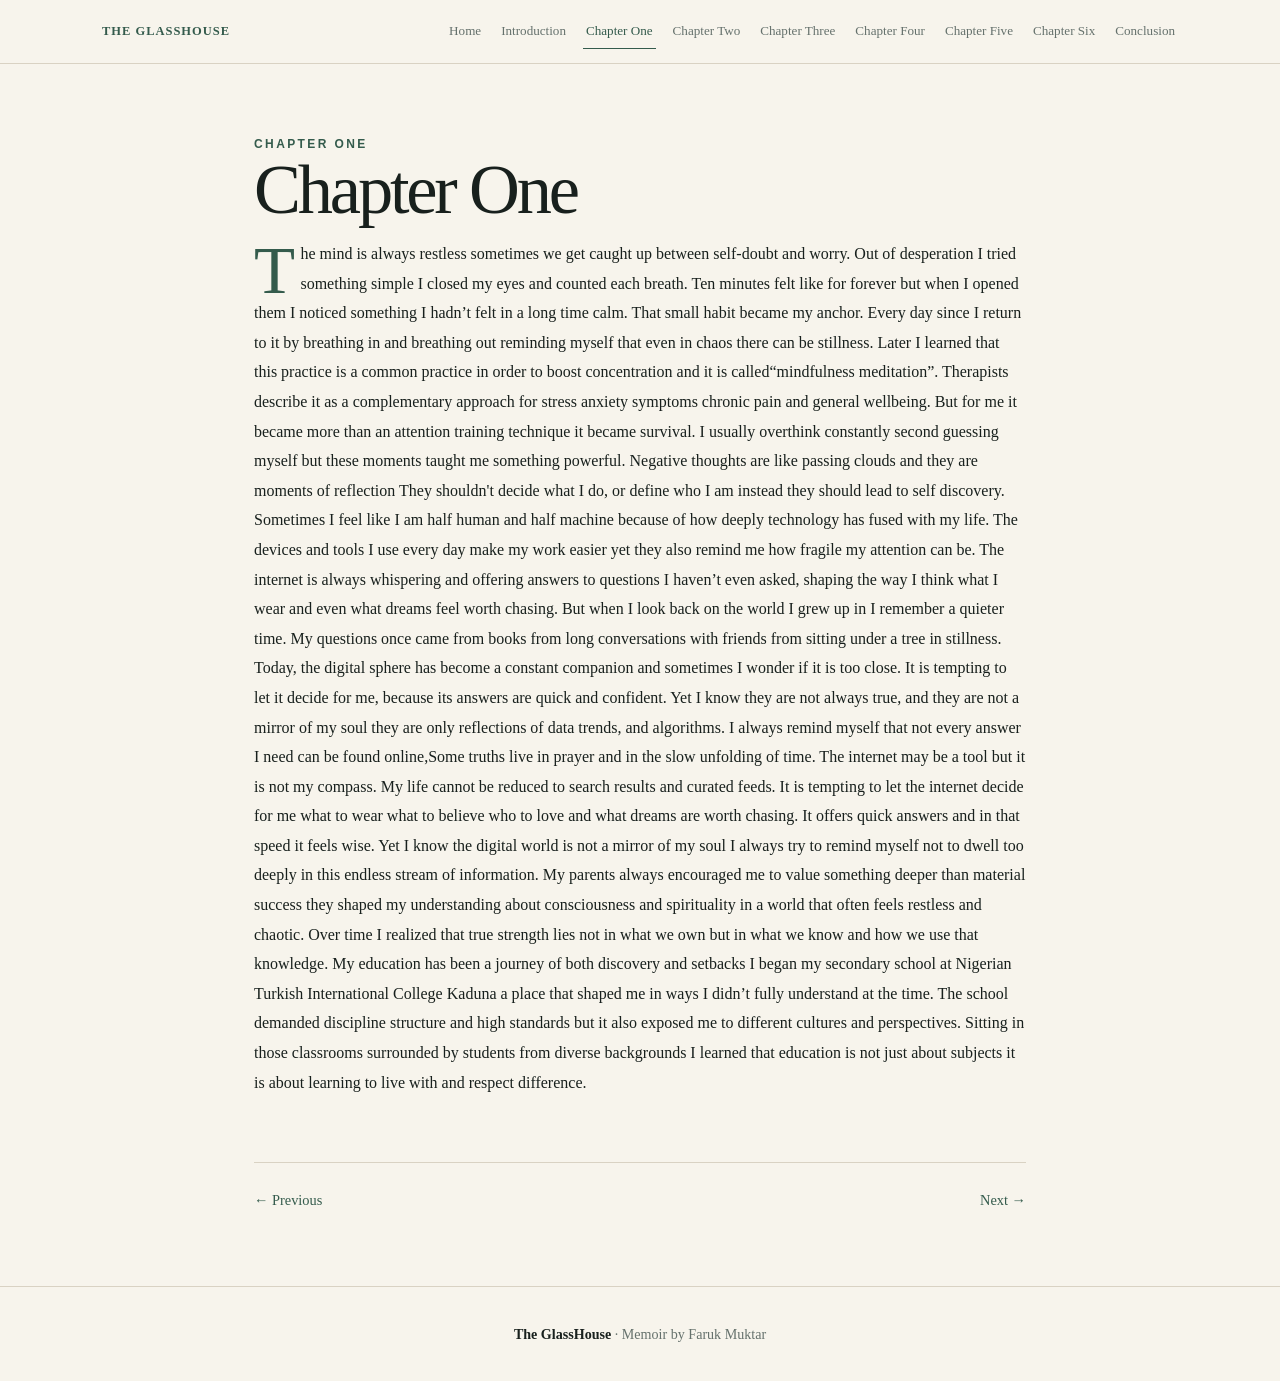
==== chapter-01.html @ 96f38ac6 "Add files via upload" ====
<!doctype html><html lang="en"><head><meta charset="utf-8">
<meta name="viewport" content="width=device-width,initial-scale=1">
<meta name="description" content="The GlassHouse — memoir by Faruk Muktar.">
<title>Chapter One | The GlassHouseMemoir</title><link rel="stylesheet" href="style.css"></head>
<body><header class="site-header"><nav class="nav"><a class="brand" href="index.html">The GlassHouse</a><div class="nav-links"><a class="" href="index.html">Home</a><a class="" href="introduction.html">Introduction</a><a class="active" href="chapter-01.html">Chapter One</a><a class="" href="chapter-02.html">Chapter Two</a><a class="" href="chapter-03.html">Chapter Three</a><a class="" href="chapter-04.html">Chapter Four</a><a class="" href="chapter-05.html">Chapter Five</a><a class="" href="chapter-06.html">Chapter Six</a><a class="" href="conclusion.html">Conclusion</a></div></nav></header>
<main class="container"><div class="kicker">Chapter One</div><h1 class="page-title">Chapter One</h1>
<div class="prose"><p>The mind is always restless sometimes we get caught up between self-doubt and worry. Out of desperation I tried something simple I closed my eyes and counted each breath. Ten minutes felt like for forever but when I opened them I noticed something I hadn’t felt in a long time calm. That small habit became my anchor. Every day since I return to it by breathing in and breathing out reminding myself that even in chaos there can be stillness. Later I learned that this practice is a common practice in order to boost concentration and it is called“mindfulness meditation”. Therapists describe it as a complementary approach for stress anxiety symptoms chronic pain and general wellbeing. But for me it became more than an attention training technique it became survival. I usually overthink constantly second guessing myself but these moments taught me something powerful. Negative thoughts are like passing clouds and they are moments of reflection They shouldn&#x27;t decide what I do, or define who I am instead they should  lead to self discovery. Sometimes I feel like I am half human and half machine because of how deeply technology has fused with my life. The devices and tools I use every day make my work easier yet they also remind me how fragile my attention can be. The internet is always whispering and offering answers to questions I haven’t even asked, shaping the way I think what I wear and even what dreams feel worth chasing. But when I look back on the world I grew up in I remember a quieter time. My questions once came from books from long conversations with friends from sitting under a tree in stillness. Today, the digital sphere has become a constant companion and sometimes I wonder if it is too close. It is tempting to let it decide for me, because its answers are quick and confident. Yet I know they are not always true, and they are not a mirror of my soul they are only reflections of data trends, and algorithms. I always remind myself that not every answer I need can be found online,Some truths live  in prayer and in the slow unfolding of time. The internet may be a tool but it is not my compass. My life cannot be reduced to search results and curated feeds. It is tempting to let the internet decide for me what to wear what to believe who to love and what dreams are worth chasing. It offers quick answers and in that speed it feels wise. Yet I know the digital world is not a mirror of my soul I always try to remind myself not to dwell too deeply in this endless stream of information. My parents always encouraged me to value something deeper than material success they shaped my understanding about consciousness and spirituality in a world that often feels restless and chaotic. Over time I realized that true strength lies not in what we own but in what we know and how we use that knowledge. My education has been a journey of both discovery and setbacks I began my secondary school at Nigerian Turkish International College Kaduna a place that shaped me in ways I didn’t fully understand at the time. The school demanded discipline structure and high standards but it also exposed me to different cultures and perspectives. Sitting in those classrooms surrounded by students from diverse backgrounds I learned that education is not just about subjects it is about learning to live with and respect difference.</p></div><div class="controls"><a href="introduction.html">← Previous</a><a href="chapter-02.html">Next →</a></div></main><footer class="footer"><strong>The GlassHouse</strong> · Memoir by Faruk Muktar</footer></body></html>
---- style.css ----
:root{--ink:#18201d;--muted:#65716c;--paper:#f7f4ec;--paper2:#eee9dd;--accent:#345b4c;--accent2:#c9a66b;--line:#d9d2c3}
*{box-sizing:border-box}html{scroll-behavior:smooth}
body{margin:0;background:var(--paper);color:var(--ink);font-family:Georgia,"Times New Roman",serif;line-height:1.85}
.site-header{position:sticky;top:0;z-index:20;background:rgba(247,244,236,.94);backdrop-filter:blur(12px);border-bottom:1px solid var(--line)}
.nav{max-width:1120px;margin:auto;padding:14px 22px;display:flex;align-items:center;justify-content:space-between;gap:18px}
.brand{text-decoration:none;font-weight:700;letter-spacing:.08em;text-transform:uppercase;font-size:.78rem;color:var(--accent)}
.nav-links{display:flex;gap:14px;flex-wrap:wrap;justify-content:flex-end}.nav-links a{text-decoration:none;font-size:.82rem;color:var(--muted);padding:5px 3px;border-bottom:1px solid transparent}.nav-links a:hover,.nav-links a.active{color:var(--accent);border-color:var(--accent)}
.hero{min-height:78vh;display:grid;place-items:center;padding:90px 24px;background:radial-gradient(circle at 75% 25%,rgba(201,166,107,.18),transparent 30%),linear-gradient(135deg,var(--paper),var(--paper2))}
.hero-inner{max-width:950px;text-align:center}.kicker{color:var(--accent);letter-spacing:.2em;text-transform:uppercase;font:600 .75rem/1.4 Arial,sans-serif}
h1{font-size:clamp(3.2rem,9vw,7rem);line-height:.95;margin:22px 0 18px;font-weight:500;letter-spacing:-.045em}.hero p{font-size:1.15rem;color:var(--muted);max-width:700px;margin:0 auto}.author{margin-top:34px;font:600 .78rem/1.4 Arial,sans-serif;letter-spacing:.16em;text-transform:uppercase}
.container{max-width:820px;margin:auto;padding:72px 24px}.page-title{font-size:clamp(2.4rem,6vw,4.4rem);line-height:1.05;margin:0 0 12px}.subtitle{color:var(--muted);margin:0 0 48px;font-size:1rem}
.prose p{margin:0 0 1.35em}.prose p:first-child::first-letter{float:left;font-size:4.2em;line-height:.8;padding:.08em .08em 0 0;color:var(--accent)}
.quote{margin:42px 0;padding:28px 30px;border-left:3px solid var(--accent2);background:rgba(255,253,248,.55);font-style:italic;font-size:1.15rem}
.contents{max-width:760px;margin:0 auto;padding:55px 24px 80px}.contents h2{font-size:2rem;font-weight:500}.contents a{display:flex;justify-content:space-between;gap:20px;text-decoration:none;padding:15px 0;border-bottom:1px solid var(--line);color:var(--ink)}.contents a:hover{color:var(--accent)}
.footer{border-top:1px solid var(--line);padding:34px 24px;text-align:center;color:var(--muted);font-size:.88rem}.footer strong{color:var(--ink)}
.controls{display:flex;justify-content:space-between;gap:14px;margin-top:65px;padding-top:24px;border-top:1px solid var(--line)}.controls a{text-decoration:none;color:var(--accent);font-size:.9rem}
@media(max-width:760px){.nav{align-items:flex-start;flex-direction:column}.nav-links{gap:8px}.hero{min-height:68vh;padding-top:70px}.container{padding-top:55px}body{font-size:16px}}
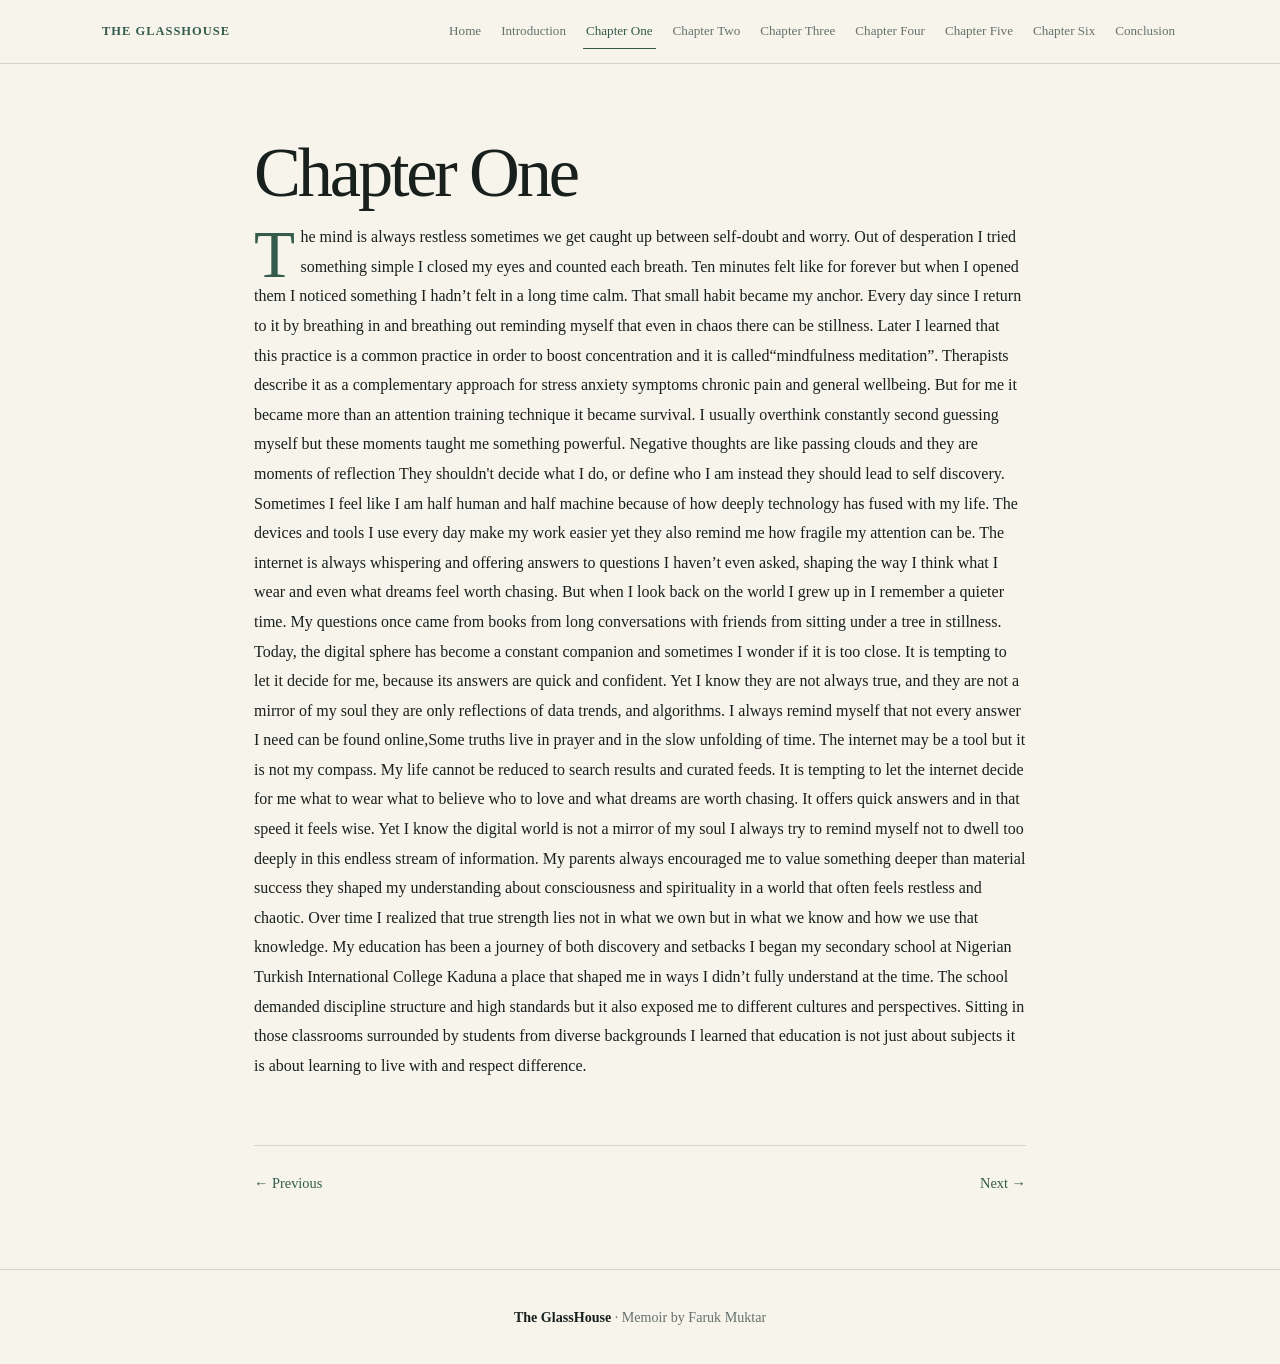
==== commit 70998543: "Update chapter-01.html" ====
--- a/chapter-01.html
+++ b/chapter-01.html
@@ -3,5 +3,5 @@
 <meta name="description" content="The GlassHouse — memoir by Faruk Muktar.">
 <title>Chapter One | The GlassHouseMemoir</title><link rel="stylesheet" href="style.css"></head>
 <body><header class="site-header"><nav class="nav"><a class="brand" href="index.html">The GlassHouse</a><div class="nav-links"><a class="" href="index.html">Home</a><a class="" href="introduction.html">Introduction</a><a class="active" href="chapter-01.html">Chapter One</a><a class="" href="chapter-02.html">Chapter Two</a><a class="" href="chapter-03.html">Chapter Three</a><a class="" href="chapter-04.html">Chapter Four</a><a class="" href="chapter-05.html">Chapter Five</a><a class="" href="chapter-06.html">Chapter Six</a><a class="" href="conclusion.html">Conclusion</a></div></nav></header>
-<main class="container"><div class="kicker">Chapter One</div><h1 class="page-title">Chapter One</h1>
-<div class="prose"><p>The mind is always restless sometimes we get caught up between self-doubt and worry. Out of desperation I tried something simple I closed my eyes and counted each breath. Ten minutes felt like for forever but when I opened them I noticed something I hadn’t felt in a long time calm. That small habit became my anchor. Every day since I return to it by breathing in and breathing out reminding myself that even in chaos there can be stillness. Later I learned that this practice is a common practice in order to boost concentration and it is called“mindfulness meditation”. Therapists describe it as a complementary approach for stress anxiety symptoms chronic pain and general wellbeing. But for me it became more than an attention training technique it became survival. I usually overthink constantly second guessing myself but these moments taught me something powerful. Negative thoughts are like passing clouds and they are moments of reflection They shouldn&#x27;t decide what I do, or define who I am instead they should  lead to self discovery. Sometimes I feel like I am half human and half machine because of how deeply technology has fused with my life. The devices and tools I use every day make my work easier yet they also remind me how fragile my attention can be. The internet is always whispering and offering answers to questions I haven’t even asked, shaping the way I think what I wear and even what dreams feel worth chasing. But when I look back on the world I grew up in I remember a quieter time. My questions once came from books from long conversations with friends from sitting under a tree in stillness. Today, the digital sphere has become a constant companion and sometimes I wonder if it is too close. It is tempting to let it decide for me, because its answers are quick and confident. Yet I know they are not always true, and they are not a mirror of my soul they are only reflections of data trends, and algorithms. I always remind myself that not every answer I need can be found online,Some truths live  in prayer and in the slow unfolding of time. The internet may be a tool but it is not my compass. My life cannot be reduced to search results and curated feeds. It is tempting to let the internet decide for me what to wear what to believe who to love and what dreams are worth chasing. It offers quick answers and in that speed it feels wise. Yet I know the digital world is not a mirror of my soul I always try to remind myself not to dwell too deeply in this endless stream of information. My parents always encouraged me to value something deeper than material success they shaped my understanding about consciousness and spirituality in a world that often feels restless and chaotic. Over time I realized that true strength lies not in what we own but in what we know and how we use that knowledge. My education has been a journey of both discovery and setbacks I began my secondary school at Nigerian Turkish International College Kaduna a place that shaped me in ways I didn’t fully understand at the time. The school demanded discipline structure and high standards but it also exposed me to different cultures and perspectives. Sitting in those classrooms surrounded by students from diverse backgrounds I learned that education is not just about subjects it is about learning to live with and respect difference.</p></div><div class="controls"><a href="introduction.html">← Previous</a><a href="chapter-02.html">Next →</a></div></main><footer class="footer"><strong>The GlassHouse</strong> · Memoir by Faruk Muktar</footer></body></html>+<main class="container"><div class="kicker"></div><h1 class="page-title">Chapter One</h1>
+<div class="prose"><p>The mind is always restless sometimes we get caught up between self-doubt and worry. Out of desperation I tried something simple I closed my eyes and counted each breath. Ten minutes felt like for forever but when I opened them I noticed something I hadn’t felt in a long time calm. That small habit became my anchor. Every day since I return to it by breathing in and breathing out reminding myself that even in chaos there can be stillness. Later I learned that this practice is a common practice in order to boost concentration and it is called“mindfulness meditation”. Therapists describe it as a complementary approach for stress anxiety symptoms chronic pain and general wellbeing. But for me it became more than an attention training technique it became survival. I usually overthink constantly second guessing myself but these moments taught me something powerful. Negative thoughts are like passing clouds and they are moments of reflection They shouldn&#x27;t decide what I do, or define who I am instead they should  lead to self discovery. Sometimes I feel like I am half human and half machine because of how deeply technology has fused with my life. The devices and tools I use every day make my work easier yet they also remind me how fragile my attention can be. The internet is always whispering and offering answers to questions I haven’t even asked, shaping the way I think what I wear and even what dreams feel worth chasing. But when I look back on the world I grew up in I remember a quieter time. My questions once came from books from long conversations with friends from sitting under a tree in stillness. Today, the digital sphere has become a constant companion and sometimes I wonder if it is too close. It is tempting to let it decide for me, because its answers are quick and confident. Yet I know they are not always true, and they are not a mirror of my soul they are only reflections of data trends, and algorithms. I always remind myself that not every answer I need can be found online,Some truths live  in prayer and in the slow unfolding of time. The internet may be a tool but it is not my compass. My life cannot be reduced to search results and curated feeds. It is tempting to let the internet decide for me what to wear what to believe who to love and what dreams are worth chasing. It offers quick answers and in that speed it feels wise. Yet I know the digital world is not a mirror of my soul I always try to remind myself not to dwell too deeply in this endless stream of information. My parents always encouraged me to value something deeper than material success they shaped my understanding about consciousness and spirituality in a world that often feels restless and chaotic. Over time I realized that true strength lies not in what we own but in what we know and how we use that knowledge. My education has been a journey of both discovery and setbacks I began my secondary school at Nigerian Turkish International College Kaduna a place that shaped me in ways I didn’t fully understand at the time. The school demanded discipline structure and high standards but it also exposed me to different cultures and perspectives. Sitting in those classrooms surrounded by students from diverse backgrounds I learned that education is not just about subjects it is about learning to live with and respect difference.</p></div><div class="controls"><a href="introduction.html">← Previous</a><a href="chapter-02.html">Next →</a></div></main><footer class="footer"><strong>The GlassHouse</strong> · Memoir by Faruk Muktar</footer></body></html>
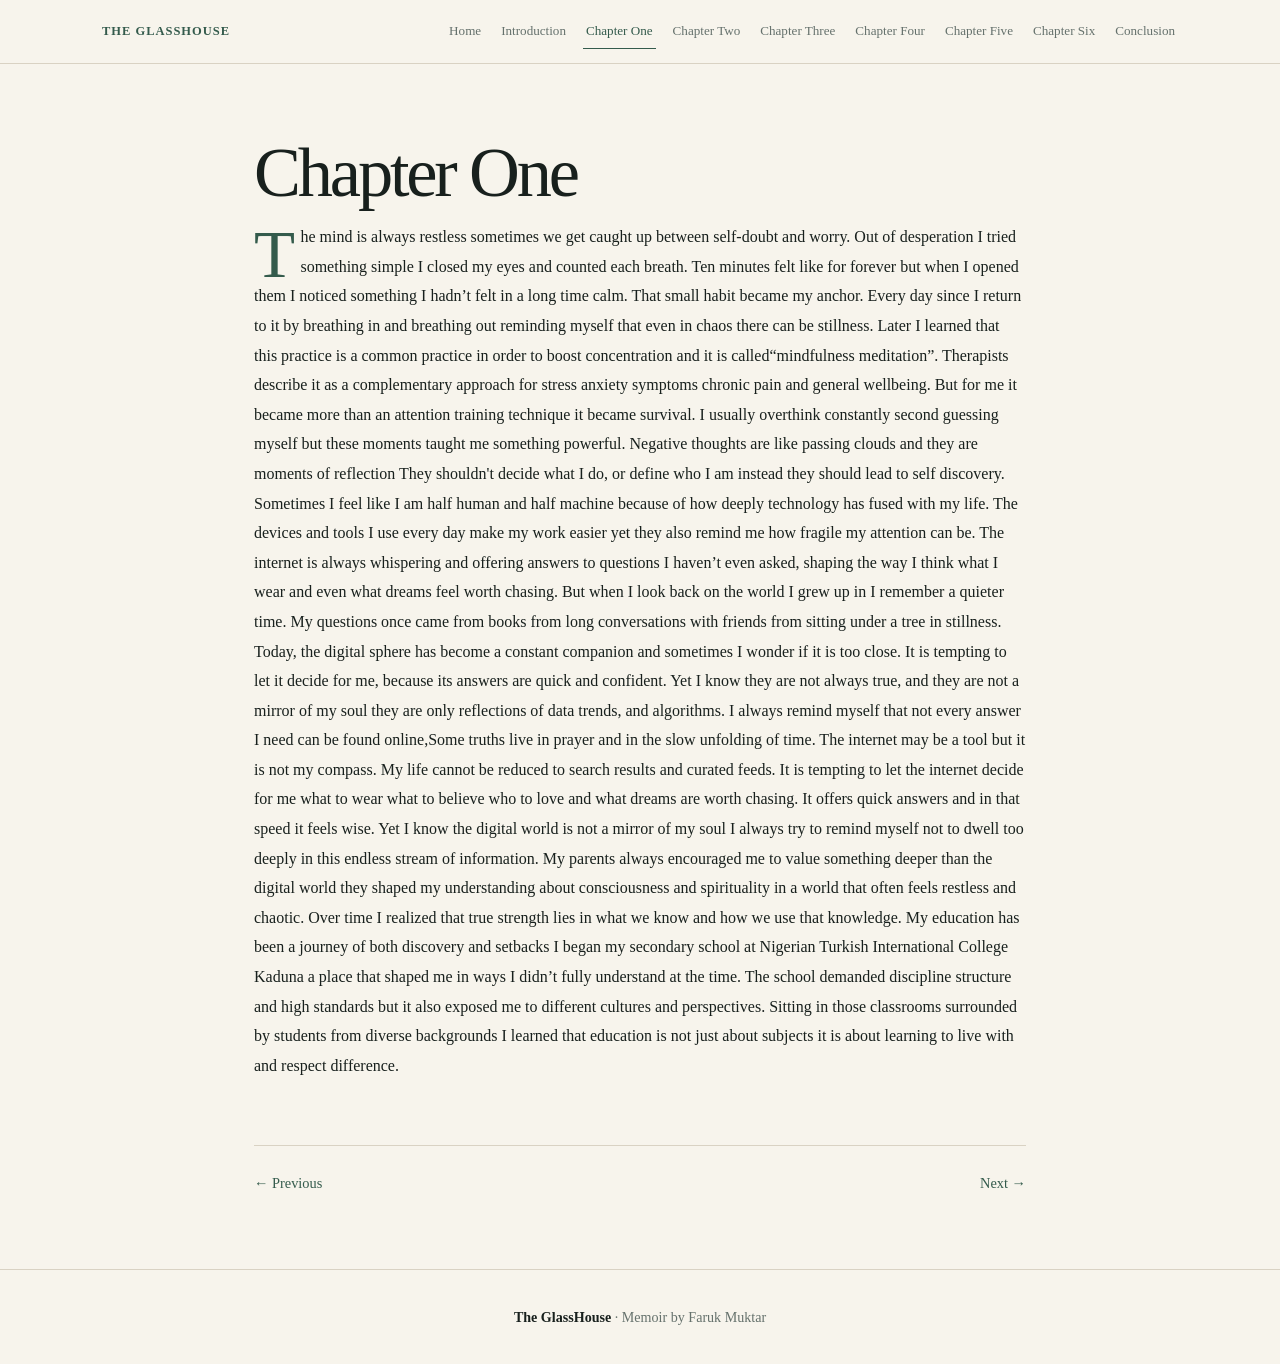
==== commit 01a0f53b: "Update chapter-01.html" ====
--- a/chapter-01.html
+++ b/chapter-01.html
@@ -4,4 +4,4 @@
 <title>Chapter One | The GlassHouseMemoir</title><link rel="stylesheet" href="style.css"></head>
 <body><header class="site-header"><nav class="nav"><a class="brand" href="index.html">The GlassHouse</a><div class="nav-links"><a class="" href="index.html">Home</a><a class="" href="introduction.html">Introduction</a><a class="active" href="chapter-01.html">Chapter One</a><a class="" href="chapter-02.html">Chapter Two</a><a class="" href="chapter-03.html">Chapter Three</a><a class="" href="chapter-04.html">Chapter Four</a><a class="" href="chapter-05.html">Chapter Five</a><a class="" href="chapter-06.html">Chapter Six</a><a class="" href="conclusion.html">Conclusion</a></div></nav></header>
 <main class="container"><div class="kicker"></div><h1 class="page-title">Chapter One</h1>
-<div class="prose"><p>The mind is always restless sometimes we get caught up between self-doubt and worry. Out of desperation I tried something simple I closed my eyes and counted each breath. Ten minutes felt like for forever but when I opened them I noticed something I hadn’t felt in a long time calm. That small habit became my anchor. Every day since I return to it by breathing in and breathing out reminding myself that even in chaos there can be stillness. Later I learned that this practice is a common practice in order to boost concentration and it is called“mindfulness meditation”. Therapists describe it as a complementary approach for stress anxiety symptoms chronic pain and general wellbeing. But for me it became more than an attention training technique it became survival. I usually overthink constantly second guessing myself but these moments taught me something powerful. Negative thoughts are like passing clouds and they are moments of reflection They shouldn&#x27;t decide what I do, or define who I am instead they should  lead to self discovery. Sometimes I feel like I am half human and half machine because of how deeply technology has fused with my life. The devices and tools I use every day make my work easier yet they also remind me how fragile my attention can be. The internet is always whispering and offering answers to questions I haven’t even asked, shaping the way I think what I wear and even what dreams feel worth chasing. But when I look back on the world I grew up in I remember a quieter time. My questions once came from books from long conversations with friends from sitting under a tree in stillness. Today, the digital sphere has become a constant companion and sometimes I wonder if it is too close. It is tempting to let it decide for me, because its answers are quick and confident. Yet I know they are not always true, and they are not a mirror of my soul they are only reflections of data trends, and algorithms. I always remind myself that not every answer I need can be found online,Some truths live  in prayer and in the slow unfolding of time. The internet may be a tool but it is not my compass. My life cannot be reduced to search results and curated feeds. It is tempting to let the internet decide for me what to wear what to believe who to love and what dreams are worth chasing. It offers quick answers and in that speed it feels wise. Yet I know the digital world is not a mirror of my soul I always try to remind myself not to dwell too deeply in this endless stream of information. My parents always encouraged me to value something deeper than material success they shaped my understanding about consciousness and spirituality in a world that often feels restless and chaotic. Over time I realized that true strength lies not in what we own but in what we know and how we use that knowledge. My education has been a journey of both discovery and setbacks I began my secondary school at Nigerian Turkish International College Kaduna a place that shaped me in ways I didn’t fully understand at the time. The school demanded discipline structure and high standards but it also exposed me to different cultures and perspectives. Sitting in those classrooms surrounded by students from diverse backgrounds I learned that education is not just about subjects it is about learning to live with and respect difference.</p></div><div class="controls"><a href="introduction.html">← Previous</a><a href="chapter-02.html">Next →</a></div></main><footer class="footer"><strong>The GlassHouse</strong> · Memoir by Faruk Muktar</footer></body></html>
+<div class="prose"><p>The mind is always restless sometimes we get caught up between self-doubt and worry. Out of desperation I tried something simple I closed my eyes and counted each breath. Ten minutes felt like for forever but when I opened them I noticed something I hadn’t felt in a long time calm. That small habit became my anchor. Every day since I return to it by breathing in and breathing out reminding myself that even in chaos there can be stillness. Later I learned that this practice is a common practice in order to boost concentration and it is called“mindfulness meditation”. Therapists describe it as a complementary approach for stress anxiety symptoms chronic pain and general wellbeing. But for me it became more than an attention training technique it became survival. I usually overthink constantly second guessing myself but these moments taught me something powerful. Negative thoughts are like passing clouds and they are moments of reflection They shouldn&#x27;t decide what I do, or define who I am instead they should  lead to self discovery. Sometimes I feel like I am half human and half machine because of how deeply technology has fused with my life. The devices and tools I use every day make my work easier yet they also remind me how fragile my attention can be. The internet is always whispering and offering answers to questions I haven’t even asked, shaping the way I think what I wear and even what dreams feel worth chasing. But when I look back on the world I grew up in I remember a quieter time. My questions once came from books from long conversations with friends from sitting under a tree in stillness. Today, the digital sphere has become a constant companion and sometimes I wonder if it is too close. It is tempting to let it decide for me, because its answers are quick and confident. Yet I know they are not always true, and they are not a mirror of my soul they are only reflections of data trends, and algorithms. I always remind myself that not every answer I need can be found online,Some truths live  in prayer and in the slow unfolding of time. The internet may be a tool but it is not my compass. My life cannot be reduced to search results and curated feeds. It is tempting to let the internet decide for me what to wear what to believe who to love and what dreams are worth chasing. It offers quick answers and in that speed it feels wise. Yet I know the digital world is not a mirror of my soul I always try to remind myself not to dwell too deeply in this endless stream of information. My parents always encouraged me to value something deeper than the digital world they shaped my understanding about consciousness and spirituality in a world that often feels restless and chaotic. Over time I realized that true strength lies in what we know and how we use that knowledge. My education has been a journey of both discovery and setbacks I began my secondary school at Nigerian Turkish International College Kaduna a place that shaped me in ways I didn’t fully understand at the time. The school demanded discipline structure and high standards but it also exposed me to different cultures and perspectives. Sitting in those classrooms surrounded by students from diverse backgrounds I learned that education is not just about subjects it is about learning to live with and respect difference.</p></div><div class="controls"><a href="introduction.html">← Previous</a><a href="chapter-02.html">Next →</a></div></main><footer class="footer"><strong>The GlassHouse</strong> · Memoir by Faruk Muktar</footer></body></html>
